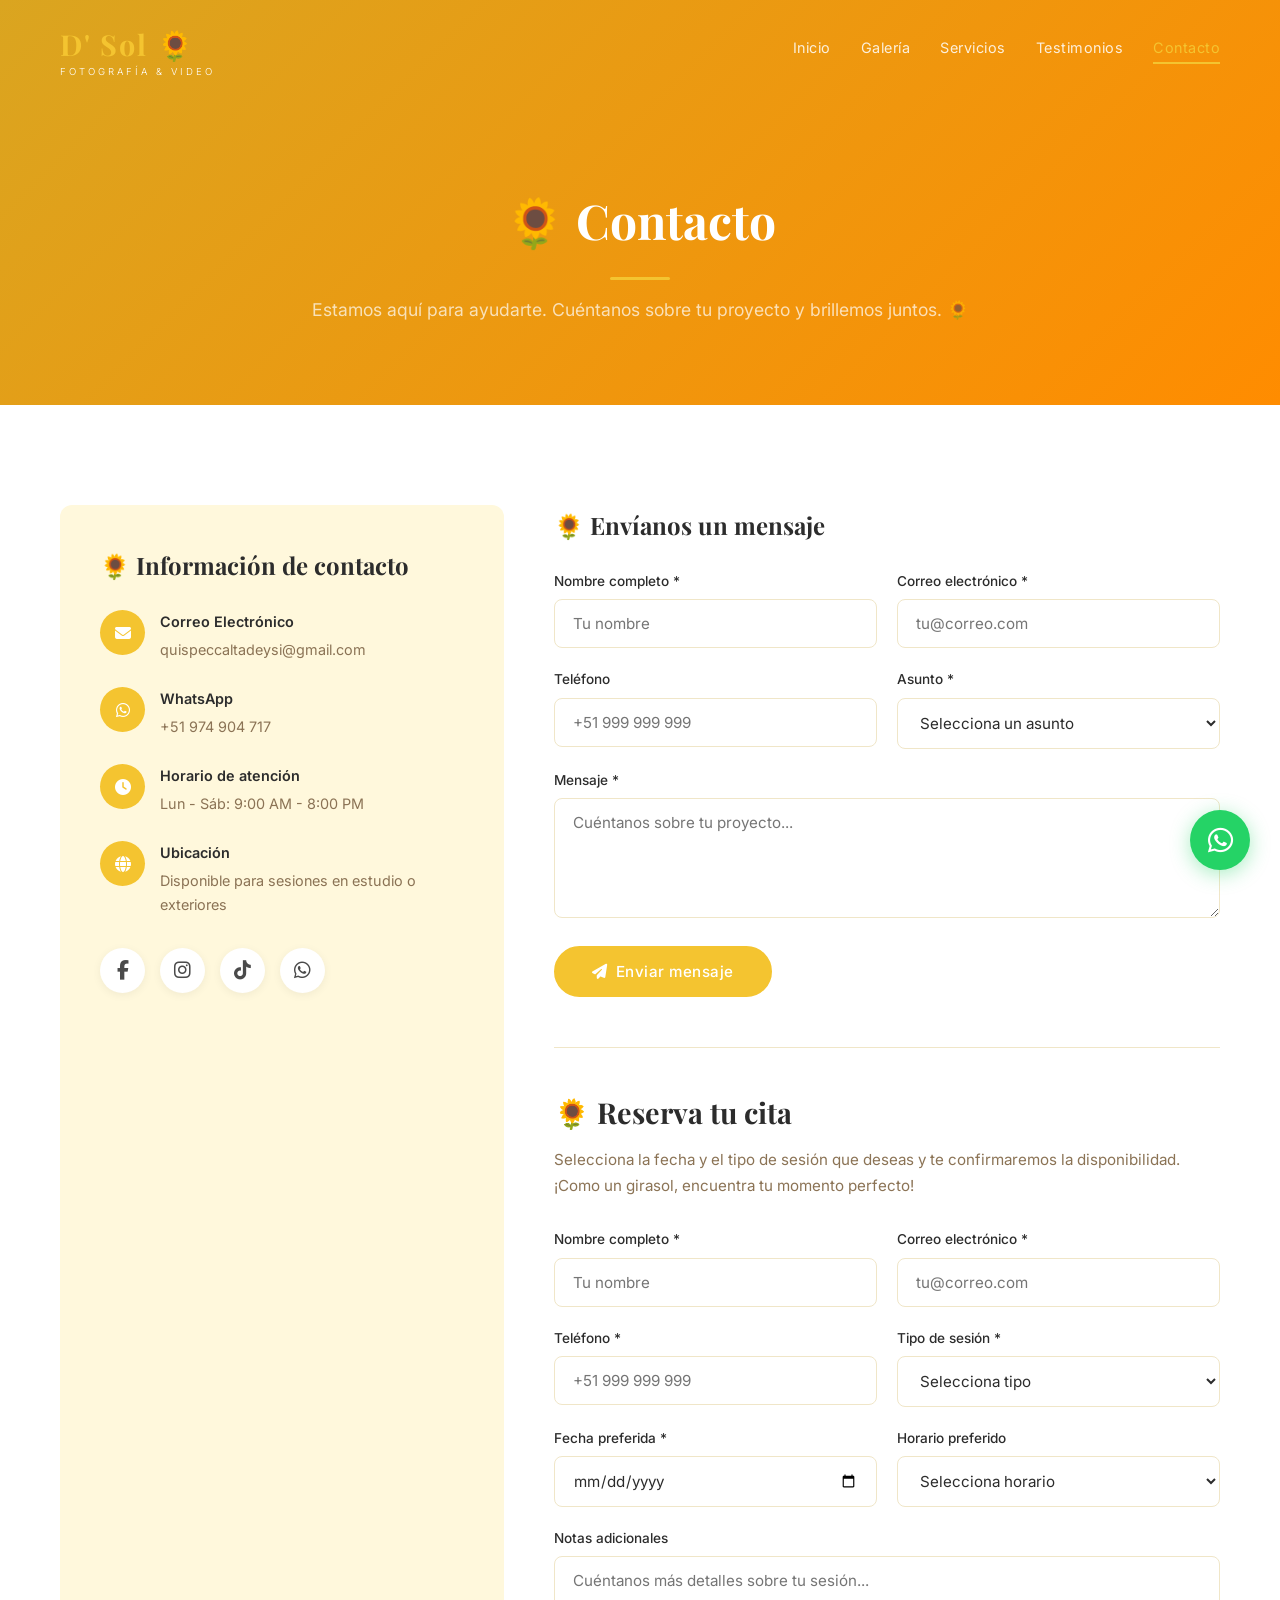
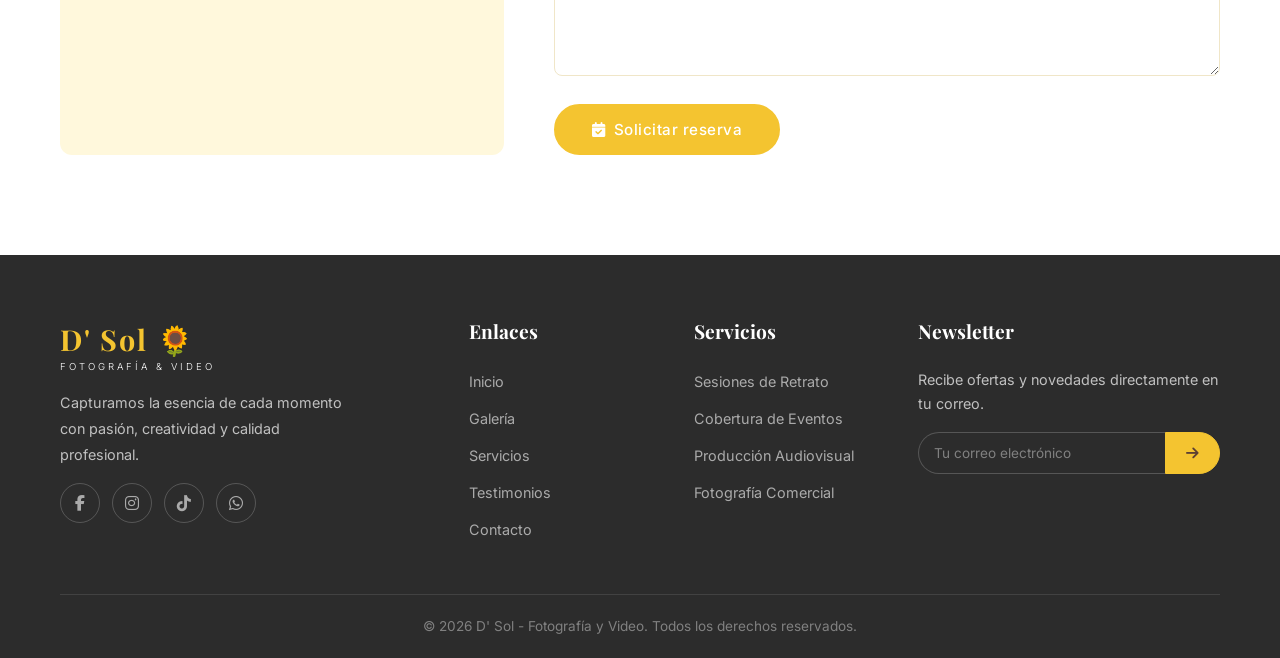
==== contacto.html @ 4c2d7820 "PrimeraVersion_FaltaEmail_planes" ====
<!DOCTYPE html>
<html lang="es">
<head>
  <meta charset="UTF-8">
  <meta name="viewport" content="width=device-width, initial-scale=1.0">
  <meta name="description" content="Contacta con D' Sol - Fotografía y Video. Solicita cotizaciones y reserva tus citas.">
  <title>Contacto - D' Sol</title>
  <link rel="stylesheet" href="css/style.css">
  <link rel="stylesheet" href="https://cdnjs.cloudflare.com/ajax/libs/font-awesome/6.5.1/css/all.min.css">
  <link rel="icon" href="img/favicon.ico" type="image/x-icon">
</head>
<body>

  <!-- ===== HEADER ===== -->
  <header class="header">
    <div class="container">
      <a href="index.html" class="logo">
        D' Sol 🌻
        <span class="logo-sub">Fotografía &amp; Video</span>
      </a>
      <nav class="nav">
        <a href="index.html">Inicio</a>
        <a href="galeria.html">Galería</a>
        <a href="servicios.html">Servicios</a>
        <a href="testimoniales.html">Testimonios</a>
        <a href="contacto.html" class="active">Contacto</a>
      </nav>
      <button class="hamburger" aria-label="Menú">
        <span></span>
        <span></span>
        <span></span>
      </button>
    </div>
  </header>

  <!-- ===== PAGE BANNER ===== -->
  <section class="page-banner">
    <div class="container">
      <h1>🌻 Contacto</h1>
      <div class="section-divider"></div>
      <p>Estamos aquí para ayudarte. Cuéntanos sobre tu proyecto y brillemos juntos. 🌻</p>
    </div>
  </section>

  <!-- ===== CONTACT SECTION ===== -->
  <section class="section">
    <div class="container">

      <div class="contact-wrapper">
        <!-- Contact Info -->
        <div class="contact-info">
          <h3>🌻 Información de contacto</h3>

          <div class="contact-info-item">
            <div class="icon"><i class="fas fa-envelope"></i></div>
            <div class="info">
              <h4>Correo Electrónico</h4>
              <p>quispeccaltadeysi@gmail.com</p>
            </div>
          </div>

          <div class="contact-info-item">
            <div class="icon"><i class="fab fa-whatsapp"></i></div>
            <div class="info">
              <h4>WhatsApp</h4>
              <p>+51 974 904 717</p>
            </div>
          </div>

          <div class="contact-info-item">
            <div class="icon"><i class="fas fa-clock"></i></div>
            <div class="info">
              <h4>Horario de atención</h4>
              <p>Lun - Sáb: 9:00 AM - 8:00 PM</p>
            </div>
          </div>

          <div class="contact-info-item">
            <div class="icon"><i class="fas fa-globe"></i></div>
            <div class="info">
              <h4>Ubicación</h4>
              <p>Disponible para sesiones en estudio o exteriores</p>
            </div>
          </div>

          <div class="contact-social">
            <a href="https://www.facebook.com/profile.php?id=61590328746285" target="_blank" aria-label="Facebook"><i class="fab fa-facebook-f"></i></a>
            <a href="https://www.instagram.com/dsol_studio.fotografiayvideo" target="_blank" aria-label="Instagram"><i class="fab fa-instagram"></i></a>
            <a href="https://www.tiktok.com/@la_bitacora_de_sole" target="_blank" aria-label="TikTok"><i class="fab fa-tiktok"></i></a>
            <a href="https://wa.me/51974904717" target="_blank" aria-label="WhatsApp"><i class="fab fa-whatsapp"></i></a>
          </div>
        </div>

        <!-- Contact Form -->
        <div>
          <h3 style="font-family: var(--font-heading); font-size: 1.5rem; color: var(--dark); margin-bottom: 25px;">🌻 Envíanos un mensaje</h3>
          <form data-formspree="REEMPLAZAR_CON_TU_ID">
            <div class="form-row">
              <div class="form-group">
                <label for="name">Nombre completo *</label>
                <input type="text" id="name" name="name" required placeholder="Tu nombre">
              </div>
              <div class="form-group">
                <label for="email">Correo electrónico *</label>
                <input type="email" id="email" name="email" required placeholder="tu@correo.com">
              </div>
            </div>
            <div class="form-row">
              <div class="form-group">
                <label for="phone">Teléfono</label>
                <input type="tel" id="phone" name="phone" placeholder="+51 999 999 999">
              </div>
              <div class="form-group">
                <label for="subject">Asunto *</label>
                <select id="subject" name="subject" required>
                  <option value="">Selecciona un asunto</option>
                  <option value="cotizacion">Solicitar cotización</option>
                  <option value="informacion">Información general</option>
                  <option value="sesion">Agendar sesión</option>
                  <option value="otro">Otro</option>
                </select>
              </div>
            </div>
            <div class="form-group">
              <label for="message">Mensaje *</label>
              <textarea id="message" name="message" required placeholder="Cuéntanos sobre tu proyecto..."></textarea>
            </div>
            <button type="submit" class="btn btn-primary"><i class="fas fa-paper-plane"></i> Enviar mensaje</button>
          </form>

          <!-- Booking Form -->
          <div class="booking-form">
            <h3>🌻 Reserva tu cita</h3>
            <p class="form-subtitle">Selecciona la fecha y el tipo de sesión que deseas y te confirmaremos la disponibilidad. ¡Como un girasol, encuentra tu momento perfecto!</p>
            <form data-formspree="REEMPLAZAR_CON_TU_ID">
              <div class="form-row">
                <div class="form-group">
                  <label for="b-name">Nombre completo *</label>
                  <input type="text" id="b-name" name="name" required placeholder="Tu nombre">
                </div>
                <div class="form-group">
                  <label for="b-email">Correo electrónico *</label>
                  <input type="email" id="b-email" name="email" required placeholder="tu@correo.com">
                </div>
              </div>
              <div class="form-row">
                <div class="form-group">
                  <label for="b-phone">Teléfono *</label>
                  <input type="tel" id="b-phone" name="phone" required placeholder="+51 999 999 999">
                </div>
                <div class="form-group">
                  <label for="b-type">Tipo de sesión *</label>
                  <select id="b-type" name="session_type" required>
                    <option value="">Selecciona tipo</option>
                    <option value="retrato">Sesión de Retrato</option>
                    <option value="evento">Cobertura de Evento</option>
                    <option value="video">Producción Audiovisual</option>
                    <option value="producto">Fotografía de Producto</option>
                    <option value="corporativo">Sesión Corporativa</option>
                    <option value="otro">Otro</option>
                  </select>
                </div>
              </div>
              <div class="form-row">
                <div class="form-group">
                  <label for="b-date">Fecha preferida *</label>
                  <input type="date" id="b-date" name="date" required>
                </div>
                <div class="form-group">
                  <label for="b-time">Horario preferido</label>
                  <select id="b-time" name="time">
                    <option value="">Selecciona horario</option>
                    <option value="manana">Mañana (9:00 - 12:00)</option>
                    <option value="mediodia">Mediodía (12:00 - 15:00)</option>
                    <option value="tarde">Tarde (15:00 - 18:00)</option>
                    <option value="noche">Noche (18:00 - 20:00)</option>
                  </select>
                </div>
              </div>
              <div class="form-group">
                <label for="b-notes">Notas adicionales</label>
                <textarea id="b-notes" name="notes" placeholder="Cuéntanos más detalles sobre tu sesión..."></textarea>
              </div>
              <button type="submit" class="btn btn-primary"><i class="fas fa-calendar-check"></i> Solicitar reserva</button>
            </form>
          </div>
        </div>
      </div>

    </div>
  </section>

  <!-- ===== FOOTER ===== -->
  <footer class="footer">
    <div class="container">
      <div class="footer-grid">
        <div class="footer-brand">
          <a href="index.html" class="logo">
            D' Sol 🌻
            <span class="logo-sub">Fotografía &amp; Video</span>
          </a>
          <p>Capturamos la esencia de cada momento con pasión, creatividad y calidad profesional.</p>
          <div class="footer-social">
            <a href="https://www.facebook.com/profile.php?id=61590328746285" target="_blank" aria-label="Facebook"><i class="fab fa-facebook-f"></i></a>
            <a href="https://www.instagram.com/dsol_studio.fotografiayvideo" target="_blank" aria-label="Instagram"><i class="fab fa-instagram"></i></a>
            <a href="https://www.tiktok.com/@la_bitacora_de_sole" target="_blank" aria-label="TikTok"><i class="fab fa-tiktok"></i></a>
            <a href="https://wa.me/51974904717" target="_blank" aria-label="WhatsApp"><i class="fab fa-whatsapp"></i></a>
          </div>
        </div>
        <div>
          <h4>Enlaces</h4>
          <ul class="footer-links">
            <li><a href="index.html">Inicio</a></li>
            <li><a href="galeria.html">Galería</a></li>
            <li><a href="servicios.html">Servicios</a></li>
            <li><a href="testimoniales.html">Testimonios</a></li>
            <li><a href="contacto.html">Contacto</a></li>
          </ul>
        </div>
        <div>
          <h4>Servicios</h4>
          <ul class="footer-links">
            <li><a href="servicios.html">Sesiones de Retrato</a></li>
            <li><a href="servicios.html">Cobertura de Eventos</a></li>
            <li><a href="servicios.html">Producción Audiovisual</a></li>
            <li><a href="servicios.html">Fotografía Comercial</a></li>
          </ul>
        </div>
        <div class="footer-newsletter">
          <h4>Newsletter</h4>
          <p>Recibe ofertas y novedades directamente en tu correo.</p>
          <form class="newsletter-form">
            <input type="email" placeholder="Tu correo electrónico" required>
            <button type="submit"><i class="fas fa-arrow-right"></i></button>
          </form>
        </div>
      </div>
      <div class="footer-bottom">
        <p>&copy; 2026 D' Sol - Fotografía y Video. Todos los derechos reservados.</p>
      </div>
    </div>
  </footer>

  <!-- ===== WHATSAPP FLOATING BUTTON ===== -->
  <a href="https://wa.me/51974904717" target="_blank" class="whatsapp-float" aria-label="WhatsApp">
    <i class="fab fa-whatsapp"></i>
  </a>

  <script src="js/main.js"></script>
</body>
</html>
---- css/style.css ----
/* ============================================
   D' Sol - Fotografía y Video | Style Sheet
   Tema: Girasol | Colores cálidos | Elegancia
   ============================================ */

/* ----- Import Google Fonts ----- */
@import url('https://fonts.googleapis.com/css2?family=Playfair+Display:ital,wght@0,400;0,500;0,600;0,700;1,400&family=Inter:wght@300;400;500;600&display=swap');

/* ----- CSS Custom Properties ----- */
:root {
  --gold: #F4C430;
  --gold-light: #FFF3B0;
  --gold-dark: #DAA520;
  --orange: #FF8C00;
  --orange-light: #FFB347;
  --brown: #5C4033;
  --brown-light: #8B7355;
  --leaf-green: #6B8E23;
  --cream: #FFF8DC;
  --white: #FFFFFF;
  --off-white: #FFFAF0;
  --dark: #2C2C2C;
  --dark-light: #4A4A4A;
  --gray: #FFF8DC;
  --gray-medium: #F0E6C8;
  --text: #5C4033;
  --text-light: #8B7355;
  --shadow-sm: 0 2px 10px rgba(0,0,0,0.06);
  --shadow-md: 0 4px 25px rgba(0,0,0,0.1);
  --shadow-lg: 0 10px 50px rgba(0,0,0,0.15);
  --transition: all 0.3s ease;
  --font-heading: 'Playfair Display', Georgia, serif;
  --font-body: 'Inter', -apple-system, sans-serif;
}

/* ----- Reset & Base ----- */
*, *::before, *::after {
  margin: 0;
  padding: 0;
  box-sizing: border-box;
}

html {
  scroll-behavior: smooth;
  font-size: 16px;
}

body {
  font-family: var(--font-body);
  color: var(--text);
  background: var(--white);
  line-height: 1.7;
  overflow-x: hidden;
}

a {
  text-decoration: none;
  color: inherit;
  transition: var(--transition);
}

img {
  max-width: 100%;
  height: auto;
  display: block;
}

ul { list-style: none; }

.container {
  max-width: 1200px;
  margin: 0 auto;
  padding: 0 20px;
}

.section {
  padding: 100px 0;
}

.section-title {
  font-family: var(--font-heading);
  font-size: 2.8rem;
  color: var(--dark);
  text-align: center;
  margin-bottom: 15px;
  font-weight: 600;
}

.section-subtitle {
  text-align: center;
  color: var(--text-light);
  font-size: 1.1rem;
  max-width: 600px;
  margin: 0 auto 60px;
  font-weight: 300;
}

.section-divider {
  width: 60px;
  height: 3px;
  background: var(--gold);
  margin: 15px auto 20px;
  border-radius: 2px;
}

.section-alt {
  background: var(--cream);
  position: relative;
}

.section-alt::before {
  content: '';
  position: absolute;
  top: 0; left: 0; right: 0; bottom: 0;
  background-image: 
    radial-gradient(circle at 15% 20%, rgba(244,196,48,0.04) 0%, transparent 50%),
    radial-gradient(circle at 85% 80%, rgba(255,140,0,0.03) 0%, transparent 50%),
    radial-gradient(circle at 50% 50%, rgba(107,142,35,0.02) 0%, transparent 50%);
  pointer-events: none;
}

.sunflower-icon {
  display: inline-block;
  font-size: 1.2rem;
  margin: 0 5px;
}

.sunflower-divider {
  display: flex;
  align-items: center;
  justify-content: center;
  gap: 10px;
  margin: 20px 0;
  font-size: 1.1rem;
  color: var(--gold);
}

.sunflower-divider::before,
.sunflower-divider::after {
  content: '';
  flex: 1;
  height: 1px;
  background: linear-gradient(to right, transparent, var(--gold-light), transparent);
  max-width: 100px;
}

.featured-badge {
  background: linear-gradient(135deg, var(--gold), var(--orange));
  color: var(--white);
}

/* ----- Buttons ----- */
.btn {
  display: inline-flex;
  align-items: center;
  gap: 8px;
  padding: 14px 36px;
  border-radius: 50px;
  font-family: var(--font-body);
  font-size: 0.95rem;
  font-weight: 500;
  cursor: pointer;
  transition: var(--transition);
  border: 2px solid transparent;
  letter-spacing: 0.5px;
}

.btn-primary {
  background: var(--gold);
  color: var(--white);
  border-color: var(--gold);
}

.btn-primary:hover {
  background: transparent;
  color: var(--gold);
  transform: translateY(-2px);
  box-shadow: 0 5px 20px rgba(201, 169, 110, 0.3);
}

.btn-secondary {
  background: transparent;
  color: var(--white);
  border-color: var(--white);
}

.btn-secondary:hover {
  background: var(--white);
  color: var(--dark);
  transform: translateY(-2px);
}

.btn-dark {
  background: var(--dark);
  color: var(--white);
  border-color: var(--dark);
}

.btn-dark:hover {
  background: var(--gold);
  border-color: var(--gold);
  transform: translateY(-2px);
}

.btn-gold-outline {
  background: transparent;
  color: var(--gold);
  border-color: var(--gold);
}

.btn-gold-outline:hover {
  background: var(--gold);
  color: var(--white);
  transform: translateY(-2px);
}

/* ----- Header / Navigation ----- */
.header {
  position: fixed;
  top: 0;
  left: 0;
  width: 100%;
  z-index: 1000;
  padding: 20px 0;
  transition: var(--transition);
  background: transparent;
}

.header.scrolled {
  background: rgba(255,255,255,0.98);
  backdrop-filter: blur(10px);
  padding: 12px 0;
  box-shadow: 0 2px 20px rgba(0,0,0,0.08);
}

.header .container {
  display: flex;
  align-items: center;
  justify-content: space-between;
}

.logo {
  font-family: var(--font-heading);
  font-size: 1.8rem;
  font-weight: 700;
  color: var(--gold);
  letter-spacing: 2px;
}

.logo span {
  color: var(--white);
}

.header.scrolled .logo span {
  color: var(--dark);
}

.logo-sub {
  display: block;
  font-size: 0.6rem;
  font-family: var(--font-body);
  font-weight: 300;
  letter-spacing: 3px;
  color: var(--white);
  text-transform: uppercase;
  margin-top: -5px;
}

.header.scrolled .logo-sub {
  color: var(--text-light);
}

.nav {
  display: flex;
  align-items: center;
  gap: 30px;
}

.nav a {
  color: rgba(255,255,255,0.85);
  font-size: 0.9rem;
  font-weight: 400;
  letter-spacing: 0.5px;
  position: relative;
  padding-bottom: 3px;
}

.header.scrolled .nav a {
  color: var(--dark-light);
}

.nav a::after {
  content: '';
  position: absolute;
  bottom: 0;
  left: 0;
  width: 0;
  height: 2px;
  background: var(--gold);
  transition: var(--transition);
}

.nav a:hover::after,
.nav a.active::after {
  width: 100%;
}

.nav a:hover,
.nav a.active {
  color: var(--gold);
}

/* Hamburger Menu */
.hamburger {
  display: none;
  flex-direction: column;
  gap: 5px;
  cursor: pointer;
  padding: 5px;
  background: none;
  border: none;
}

.hamburger span {
  display: block;
  width: 25px;
  height: 2px;
  background: var(--white);
  transition: var(--transition);
}

.header.scrolled .hamburger span {
  background: var(--dark);
}

/* Hero Section */
.hero {
  position: relative;
  min-height: 100vh;
  display: flex;
  align-items: center;
  justify-content: center;
  background: linear-gradient(135deg, #FFB347 0%, #FF8C00 40%, #F4C430 70%, #DAA520 100%);
  overflow: hidden;
}

.hero::before {
  content: '';
  position: absolute;
  top: 0;
  left: 0;
  width: 100%;
  height: 100%;
  background: url('https://images.unsplash.com/photo-1597848212624-a19eb35e2651?w=1920&q=80') center/cover no-repeat;
  opacity: 0.2;
  animation: heroZoom 20s ease-in-out infinite alternate;
}

@keyframes heroZoom {
  0% { transform: scale(1); }
  100% { transform: scale(1.1); }
}

.hero-overlay {
  position: absolute;
  top: 0;
  left: 0;
  width: 100%;
  height: 100%;
  background: linear-gradient(to bottom, rgba(92,64,51,0.3) 0%, rgba(44,44,44,0.6) 100%);
}

.hero-content {
  position: relative;
  z-index: 2;
  text-align: center;
  padding: 0 20px;
  max-width: 800px;
}

.hero-content h1 {
  font-family: var(--font-heading);
  font-size: 5rem;
  color: var(--white);
  font-weight: 700;
  letter-spacing: 4px;
  margin-bottom: 5px;
  animation: fadeInUp 1s ease;
}

.hero-content .hero-sub {
  font-family: var(--font-heading);
  font-size: 1.8rem;
  color: var(--gold-light);
  font-weight: 400;
  font-style: italic;
  margin-bottom: 20px;
  animation: fadeInUp 1s ease 0.2s both;
}

.hero-content .hero-desc {
  font-size: 1.15rem;
  color: rgba(255,255,255,0.8);
  font-weight: 300;
  margin-bottom: 40px;
  animation: fadeInUp 1s ease 0.4s both;
}

.hero-divider {
  width: 80px;
  height: 2px;
  background: var(--gold);
  margin: 20px auto;
  animation: fadeInUp 1s ease 0.3s both;
}

.hero-buttons {
  display: flex;
  gap: 20px;
  justify-content: center;
  flex-wrap: wrap;
  animation: fadeInUp 1s ease 0.6s both;
}

.hero-scroll {
  position: absolute;
  bottom: 40px;
  left: 50%;
  transform: translateX(-50%);
  z-index: 2;
  animation: bounceDown 2s ease-in-out infinite;
}

.hero-scroll a {
  color: rgba(255,255,255,0.6);
  font-size: 1.5rem;
}

@keyframes fadeInUp {
  from { opacity: 0; transform: translateY(30px); }
  to { opacity: 1; transform: translateY(0); }
}

@keyframes bounceDown {
  0%, 100% { transform: translateX(-50%) translateY(0); }
  50% { transform: translateX(-50%) translateY(10px); }
}

/* ----- About Section (Home) ----- */
.about-grid {
  display: grid;
  grid-template-columns: 1fr 1fr;
  gap: 60px;
  align-items: center;
}

.about-image {
  border-radius: 10px;
  overflow: hidden;
  box-shadow: var(--shadow-lg);
}

.about-image img {
  width: 100%;
  height: 500px;
  object-fit: cover;
  transition: var(--transition);
}

.about-image:hover img {
  transform: scale(1.03);
}

.about-text h2 {
  font-family: var(--font-heading);
  font-size: 2.5rem;
  color: var(--dark);
  margin-bottom: 20px;
}

.about-text p {
  margin-bottom: 20px;
  line-height: 1.8;
}

.about-text .btn {
  margin-top: 10px;
}

/* ----- Services Cards (Home Preview) ----- */
.services-grid {
  display: grid;
  grid-template-columns: repeat(3, 1fr);
  gap: 30px;
}

.service-card {
  background: var(--white);
  border-radius: 12px;
  padding: 40px 30px;
  text-align: center;
  box-shadow: var(--shadow-sm);
  transition: var(--transition);
  border: 1px solid transparent;
}

.service-card:hover {
  transform: translateY(-8px);
  box-shadow: var(--shadow-md);
  border-color: var(--gold-light);
}

.service-card .icon {
  width: 70px;
  height: 70px;
  margin: 0 auto 25px;
  background: var(--gray);
  border-radius: 50%;
  display: flex;
  align-items: center;
  justify-content: center;
  font-size: 1.8rem;
  color: var(--gold);
  transition: var(--transition);
}

.service-card:hover .icon {
  background: var(--gold);
  color: var(--white);
}

.service-card h3 {
  font-family: var(--font-heading);
  font-size: 1.4rem;
  color: var(--dark);
  margin-bottom: 12px;
}

.service-card p {
  font-size: 0.95rem;
  color: var(--text-light);
  line-height: 1.7;
}

/* ----- CTA Section ----- */
.cta-section {
  background: linear-gradient(135deg, #DAA520 0%, #FF8C00 50%, #E67600 100%);
  text-align: center;
  padding: 100px 0;
  position: relative;
  overflow: hidden;
}

.cta-section::before {
  content: '';
  position: absolute;
  top: 0; left: 0;
  width: 100%; height: 100%;
  background: url('https://images.unsplash.com/photo-1597848212624-a19eb35e2651?w=1920&q=80') center/cover no-repeat;
  opacity: 0.08;
}

.cta-section .container {
  position: relative;
  z-index: 1;
}

.cta-section h2 {
  font-family: var(--font-heading);
  font-size: 2.8rem;
  color: var(--white);
  margin-bottom: 15px;
}

.cta-section p {
  color: rgba(255,255,255,0.7);
  font-size: 1.1rem;
  margin-bottom: 35px;
  max-width: 600px;
  margin-left: auto;
  margin-right: auto;
}

/* ----- Gallery Page ----- */
.gallery-grid {
  display: grid;
  grid-template-columns: repeat(3, 1fr);
  gap: 20px;
}

.gallery-item {
  position: relative;
  border-radius: 8px;
  overflow: hidden;
  cursor: pointer;
  aspect-ratio: 4/3;
}

.gallery-item img {
  width: 100%;
  height: 100%;
  object-fit: cover;
  transition: transform 0.5s ease;
}

.gallery-item:hover img {
  transform: scale(1.08);
}

.gallery-item .overlay {
  position: absolute;
  top: 0; left: 0;
  width: 100%; height: 100%;
  background: rgba(0,0,0,0.4);
  display: flex;
  align-items: center;
  justify-content: center;
  opacity: 0;
  transition: var(--transition);
}

.gallery-item:hover .overlay {
  opacity: 1;
}

.gallery-item .overlay i {
  color: var(--white);
  font-size: 2rem;
  transform: scale(0.5);
  transition: var(--transition);
}

.gallery-item:hover .overlay i {
  transform: scale(1);
}

.gallery-item.wide {
  grid-column: span 2;
  grid-row: span 1;
}

.gallery-item.tall {
  grid-column: span 1;
  grid-row: span 2;
}

/* ----- Lightbox ----- */
.lightbox {
  position: fixed;
  top: 0; left: 0;
  width: 100%; height: 100%;
  background: rgba(0,0,0,0.95);
  z-index: 2000;
  display: none;
  align-items: center;
  justify-content: center;
  padding: 40px;
}

.lightbox.active {
  display: flex;
}

.lightbox-content {
  max-width: 90vw;
  max-height: 85vh;
  position: relative;
}

.lightbox-content img {
  max-width: 100%;
  max-height: 85vh;
  object-fit: contain;
  border-radius: 4px;
  box-shadow: 0 20px 60px rgba(0,0,0,0.5);
}

.lightbox-close {
  position: absolute;
  top: -40px;
  right: 0;
  color: var(--white);
  font-size: 2rem;
  cursor: pointer;
  transition: var(--transition);
  background: none;
  border: none;
}

.lightbox-close:hover {
  color: var(--gold);
  transform: rotate(90deg);
}

.lightbox-nav {
  position: absolute;
  top: 50%;
  transform: translateY(-50%);
  color: var(--white);
  font-size: 2.5rem;
  cursor: pointer;
  transition: var(--transition);
  background: none;
  border: none;
  padding: 10px;
}

.lightbox-nav:hover {
  color: var(--gold);
}

.lightbox-nav.prev { left: -60px; }
.lightbox-nav.next { right: -60px; }

.lightbox-counter {
  position: absolute;
  bottom: -35px;
  left: 50%;
  transform: translateX(-50%);
  color: rgba(255,255,255,0.6);
  font-size: 0.9rem;
  font-family: var(--font-body);
}

/* ----- Services Page ----- */
.services-detailed {
  display: grid;
  grid-template-columns: repeat(2, 1fr);
  gap: 30px;
}

.service-detailed-card {
  background: var(--white);
  border-radius: 12px;
  padding: 0;
  overflow: hidden;
  box-shadow: var(--shadow-sm);
  transition: var(--transition);
  border: 1px solid var(--gray-medium);
  display: flex;
  flex-direction: column;
}

.service-detailed-card:hover {
  transform: translateY(-5px);
  box-shadow: var(--shadow-md);
  border-color: var(--gold-light);
}

.service-detailed-card .card-header {
  padding: 35px 30px 20px;
  text-align: center;
  border-bottom: 1px solid var(--gray);
}

.service-detailed-card .card-header h3 {
  font-family: var(--font-heading);
  font-size: 1.6rem;
  color: var(--dark);
  margin-bottom: 8px;
}

.service-detailed-card .card-header .price {
  font-family: var(--font-heading);
  font-size: 1rem;
  color: var(--text-light);
  font-style: italic;
}

.service-detailed-card .card-body {
  padding: 25px 30px;
  flex: 1;
}

.service-detailed-card .card-body ul li {
  padding: 10px 0;
  display: flex;
  align-items: center;
  gap: 12px;
  border-bottom: 1px solid var(--gray);
  font-size: 0.95rem;
}

.service-detailed-card .card-body ul li:last-child {
  border-bottom: none;
}

.service-detailed-card .card-body ul li i {
  color: var(--gold);
  width: 18px;
  text-align: center;
}

.service-detailed-card .card-footer {
  padding: 20px 30px;
  text-align: center;
  border-top: 1px solid var(--gray);
}

.service-detailed-card.featured {
  border-color: var(--gold);
  position: relative;
}

.service-detailed-card.featured::before {
  content: '🌻 RECOMENDADO';
  position: absolute;
  top: 15px;
  right: -30px;
  background: linear-gradient(135deg, var(--gold), var(--orange));
  color: var(--white);
  padding: 5px 35px;
  font-size: 0.7rem;
  font-weight: 600;
  letter-spacing: 2px;
  transform: rotate(45deg);
}

/* ----- Contact Page ----- */
.contact-wrapper {
  display: grid;
  grid-template-columns: 1fr 1.5fr;
  gap: 50px;
}

.contact-info {
  padding: 40px;
  background: var(--gray);
  border-radius: 12px;
}

.contact-info h3 {
  font-family: var(--font-heading);
  font-size: 1.5rem;
  color: var(--dark);
  margin-bottom: 25px;
}

.contact-info-item {
  display: flex;
  gap: 15px;
  margin-bottom: 25px;
}

.contact-info-item .icon {
  width: 45px;
  height: 45px;
  min-width: 45px;
  background: var(--gold);
  border-radius: 50%;
  display: flex;
  align-items: center;
  justify-content: center;
  color: var(--white);
  font-size: 1rem;
}

.contact-info-item .info h4 {
  font-size: 0.9rem;
  font-weight: 600;
  color: var(--dark);
  margin-bottom: 3px;
}

.contact-info-item .info p {
  font-size: 0.9rem;
  color: var(--text-light);
}

.contact-social {
  display: flex;
  gap: 15px;
  margin-top: 30px;
}

.contact-social a {
  width: 45px;
  height: 45px;
  border-radius: 50%;
  background: var(--white);
  display: flex;
  align-items: center;
  justify-content: center;
  color: var(--dark-light);
  font-size: 1.2rem;
  transition: var(--transition);
  box-shadow: var(--shadow-sm);
}

.contact-social a:hover {
  background: var(--gold);
  color: var(--white);
  transform: translateY(-3px);
}

/* ----- Forms ----- */
.form-group {
  margin-bottom: 20px;
}

.form-group label {
  display: block;
  font-size: 0.85rem;
  font-weight: 500;
  color: var(--dark);
  margin-bottom: 6px;
}

.form-group input,
.form-group select,
.form-group textarea {
  width: 100%;
  padding: 14px 18px;
  border: 1px solid var(--gray-medium);
  border-radius: 8px;
  font-family: var(--font-body);
  font-size: 0.95rem;
  color: var(--dark);
  transition: var(--transition);
  background: var(--white);
}

.form-group input:focus,
.form-group select:focus,
.form-group textarea:focus {
  outline: none;
  border-color: var(--gold);
  box-shadow: 0 0 0 3px rgba(201, 169, 110, 0.15);
}

.form-group textarea {
  resize: vertical;
  min-height: 120px;
}

.form-row {
  display: grid;
  grid-template-columns: 1fr 1fr;
  gap: 20px;
}

.booking-form {
  margin-top: 50px;
  padding-top: 40px;
  border-top: 1px solid var(--gray-medium);
}

.booking-form h3 {
  font-family: var(--font-heading);
  font-size: 1.8rem;
  color: var(--dark);
  margin-bottom: 10px;
}

.booking-form .form-subtitle {
  color: var(--text-light);
  margin-bottom: 30px;
  font-size: 0.95rem;
}

/* ----- Testimonials Page ----- */
.testimonials-grid {
  display: grid;
  grid-template-columns: repeat(2, 1fr);
  gap: 30px;
}

.testimonial-card {
  background: var(--white);
  padding: 35px;
  border-radius: 12px;
  box-shadow: var(--shadow-sm);
  border: 1px solid var(--gray);
  transition: var(--transition);
}

.testimonial-card:hover {
  box-shadow: var(--shadow-md);
  transform: translateY(-3px);
}

.testimonial-card .stars {
  color: var(--gold);
  font-size: 1rem;
  margin-bottom: 15px;
  letter-spacing: 3px;
}

.testimonial-card blockquote {
  font-size: 1rem;
  line-height: 1.8;
  color: var(--text);
  font-style: italic;
  margin-bottom: 20px;
}

.testimonial-card blockquote::before {
  content: '"';
  font-family: var(--font-heading);
  font-size: 3rem;
  color: var(--gold-light);
  line-height: 0;
  vertical-align: -15px;
  margin-right: 5px;
}

.testimonial-author {
  display: flex;
  align-items: center;
  gap: 15px;
}

.testimonial-author .avatar {
  width: 50px;
  height: 50px;
  border-radius: 50%;
  background: var(--gray);
  display: flex;
  align-items: center;
  justify-content: center;
  color: var(--text-light);
  font-size: 1.3rem;
  overflow: hidden;
}

.testimonial-author .avatar img {
  width: 100%;
  height: 100%;
  object-fit: cover;
}

.testimonial-author .author-info h4 {
  font-size: 0.95rem;
  font-weight: 600;
  color: var(--dark);
}

.testimonial-author .author-info span {
  font-size: 0.8rem;
  color: var(--text-light);
}

/* ----- Page Banner (subpages) ----- */
.page-banner {
  padding: 180px 0 80px;
  background: linear-gradient(135deg, #DAA520, #FF8C00);
  text-align: center;
  position: relative;
  overflow: hidden;
}

.page-banner::before {
  content: '';
  position: absolute;
  top: 0; left: 0; right: 0; bottom: 0;
  background: url('https://images.unsplash.com/photo-1597848212624-a19eb35e2651?w=1920&q=80') center/cover no-repeat;
  opacity: 0.1;
}

.page-banner .container {
  position: relative;
  z-index: 1;
}

.page-banner h1 {
  font-family: var(--font-heading);
  font-size: 3rem;
  color: var(--white);
  margin-bottom: 10px;
}

.page-banner p {
  color: rgba(255,255,255,0.7);
  font-size: 1.1rem;
}

.page-banner .section-divider {
  margin: 15px auto;
}

/* ----- Footer ----- */
.footer {
  background: var(--dark);
  color: rgba(255,255,255,0.7);
  padding: 60px 0 0;
}

.footer-grid {
  display: grid;
  grid-template-columns: 2fr 1fr 1fr 1.5fr;
  gap: 40px;
  padding-bottom: 40px;
  border-bottom: 1px solid rgba(255,255,255,0.1);
}

.footer-brand .logo {
  margin-bottom: 15px;
  display: inline-block;
}

.footer-brand p {
  font-size: 0.9rem;
  line-height: 1.8;
  max-width: 300px;
}

.footer h4 {
  font-family: var(--font-heading);
  font-size: 1.2rem;
  color: var(--white);
  margin-bottom: 20px;
}

.footer-links li {
  margin-bottom: 10px;
}

.footer-links a {
  color: rgba(255,255,255,0.6);
  font-size: 0.9rem;
  transition: var(--transition);
}

.footer-links a:hover {
  color: var(--gold);
  padding-left: 5px;
}

.footer-social {
  display: flex;
  gap: 12px;
  margin-top: 15px;
}

.footer-social a {
  width: 40px;
  height: 40px;
  border-radius: 50%;
  border: 1px solid rgba(255,255,255,0.2);
  display: flex;
  align-items: center;
  justify-content: center;
  color: rgba(255,255,255,0.6);
  font-size: 1rem;
  transition: var(--transition);
}

.footer-social a:hover {
  border-color: var(--gold);
  color: var(--gold);
  background: rgba(244, 196, 48, 0.1);
}

.footer-newsletter p {
  font-size: 0.9rem;
  margin-bottom: 15px;
}

.footer-newsletter .newsletter-form {
  display: flex;
  gap: 0;
}

.footer-newsletter input {
  flex: 1;
  padding: 12px 15px;
  border: 1px solid rgba(255,255,255,0.2);
  border-right: none;
  border-radius: 50px 0 0 50px;
  background: transparent;
  color: var(--white);
  font-family: var(--font-body);
  font-size: 0.85rem;
}

.footer-newsletter input::placeholder {
  color: rgba(255,255,255,0.4);
}

.footer-newsletter input:focus {
  outline: none;
  border-color: var(--gold);
}

.footer-newsletter button {
  padding: 12px 20px;
  border: 1px solid var(--gold);
  border-radius: 0 50px 50px 0;
  background: var(--gold);
  color: var(--brown);
  cursor: pointer;
  font-size: 0.9rem;
  transition: var(--transition);
}

.footer-newsletter button:hover {
  background: var(--orange);
  border-color: var(--orange);
  color: var(--white);
}

.footer-bottom {
  padding: 20px 0;
  text-align: center;
  font-size: 0.85rem;
  color: rgba(255,255,255,0.4);
}

.footer-bottom a {
  color: var(--gold);
}

/* ----- WhatsApp Floating Button ----- */
.whatsapp-float {
  position: fixed;
  bottom: 30px;
  right: 30px;
  z-index: 999;
  width: 60px;
  height: 60px;
  border-radius: 50%;
  background: #25D366;
  display: flex;
  align-items: center;
  justify-content: center;
  color: var(--white);
  font-size: 1.8rem;
  box-shadow: 0 4px 20px rgba(37, 211, 102, 0.4);
  transition: var(--transition);
  animation: whatsappPulse 2s ease-in-out infinite;
}

.whatsapp-float:hover {
  transform: scale(1.1);
  box-shadow: 0 6px 30px rgba(37, 211, 102, 0.6);
  color: var(--white);
}

@keyframes whatsappPulse {
  0% { box-shadow: 0 4px 20px rgba(37, 211, 102, 0.4); }
  50% { box-shadow: 0 4px 30px rgba(37, 211, 102, 0.7); }
  100% { box-shadow: 0 4px 20px rgba(37, 211, 102, 0.4); }
}

/* ----- Image Placeholder (when no image) ----- */
.img-placeholder {
  background: linear-gradient(135deg, var(--gray), var(--gray-medium));
  display: flex;
  align-items: center;
  justify-content: center;
  color: var(--text-light);
  font-size: 2rem;
  min-height: 200px;
}

/* ----- Responsive ----- */
@media (max-width: 1024px) {
  .about-grid {
    grid-template-columns: 1fr;
    gap: 40px;
  }
  .about-image img {
    height: 400px;
  }
  .services-grid {
    grid-template-columns: repeat(2, 1fr);
  }
  .services-detailed {
    grid-template-columns: 1fr;
  }
  .footer-grid {
    grid-template-columns: 1fr 1fr;
    gap: 30px;
  }
  .gallery-grid {
    grid-template-columns: repeat(2, 1fr);
  }
  .lightbox-nav.prev { left: -40px; }
  .lightbox-nav.next { right: -40px; }
}

@media (max-width: 768px) {
  .nav {
    position: fixed;
    top: 0;
    right: -100%;
    width: 70%;
    height: 100vh;
    background: var(--white);
    flex-direction: column;
    justify-content: center;
    gap: 25px;
    padding: 40px;
    box-shadow: -5px 0 30px rgba(0,0,0,0.1);
    transition: var(--transition);
  }

  .nav.active {
    right: 0;
  }

  .nav a {
    color: var(--dark);
    font-size: 1.1rem;
  }

  .hamburger {
    display: flex;
    z-index: 1001;
  }

  .hamburger.active span:nth-child(1) {
    transform: rotate(45deg) translate(5px, 5px);
    background: var(--dark);
  }

  .hamburger.active span:nth-child(2) {
    opacity: 0;
  }

  .hamburger.active span:nth-child(3) {
    transform: rotate(-45deg) translate(5px, -5px);
    background: var(--dark);
  }

  .section {
    padding: 60px 0;
  }

  .section-title {
    font-size: 2rem;
  }

  .hero-content h1 {
    font-size: 3rem;
  }

  .hero-content .hero-sub {
    font-size: 1.3rem;
  }

  .services-grid {
    grid-template-columns: 1fr;
    max-width: 400px;
    margin: 0 auto;
  }

  .gallery-grid {
    grid-template-columns: 1fr 1fr;
    gap: 10px;
  }

  .gallery-item.wide,
  .gallery-item.tall {
    grid-column: span 1;
    grid-row: span 1;
  }

  .contact-wrapper {
    grid-template-columns: 1fr;
  }

  .testimonials-grid {
    grid-template-columns: 1fr;
  }

  .footer-grid {
    grid-template-columns: 1fr;
    text-align: center;
  }

  .footer-brand p {
    max-width: 100%;
  }

  .footer-social {
    justify-content: center;
  }

  .form-row {
    grid-template-columns: 1fr;
  }

  .page-banner h1 {
    font-size: 2.2rem;
  }

  .page-banner {
    padding: 140px 0 60px;
  }

  .lightbox {
    padding: 20px;
  }

  .lightbox-nav {
    font-size: 1.8rem;
  }

  .lightbox-nav.prev { left: 5px; }
  .lightbox-nav.next { right: 5px; }

  .whatsapp-float {
    width: 50px;
    height: 50px;
    font-size: 1.5rem;
    bottom: 20px;
    right: 20px;
  }
}

@media (max-width: 480px) {
  .hero-content h1 {
    font-size: 2.2rem;
  }

  .section-title {
    font-size: 1.7rem;
  }

  .gallery-grid {
    grid-template-columns: 1fr;
  }

  .hero-buttons {
    flex-direction: column;
    align-items: center;
  }

  .hero-buttons .btn {
    width: 100%;
    justify-content: center;
  }

  .service-detailed-card .card-header,
  .service-detailed-card .card-body,
  .service-detailed-card .card-footer {
    padding-left: 20px;
    padding-right: 20px;
  }
}
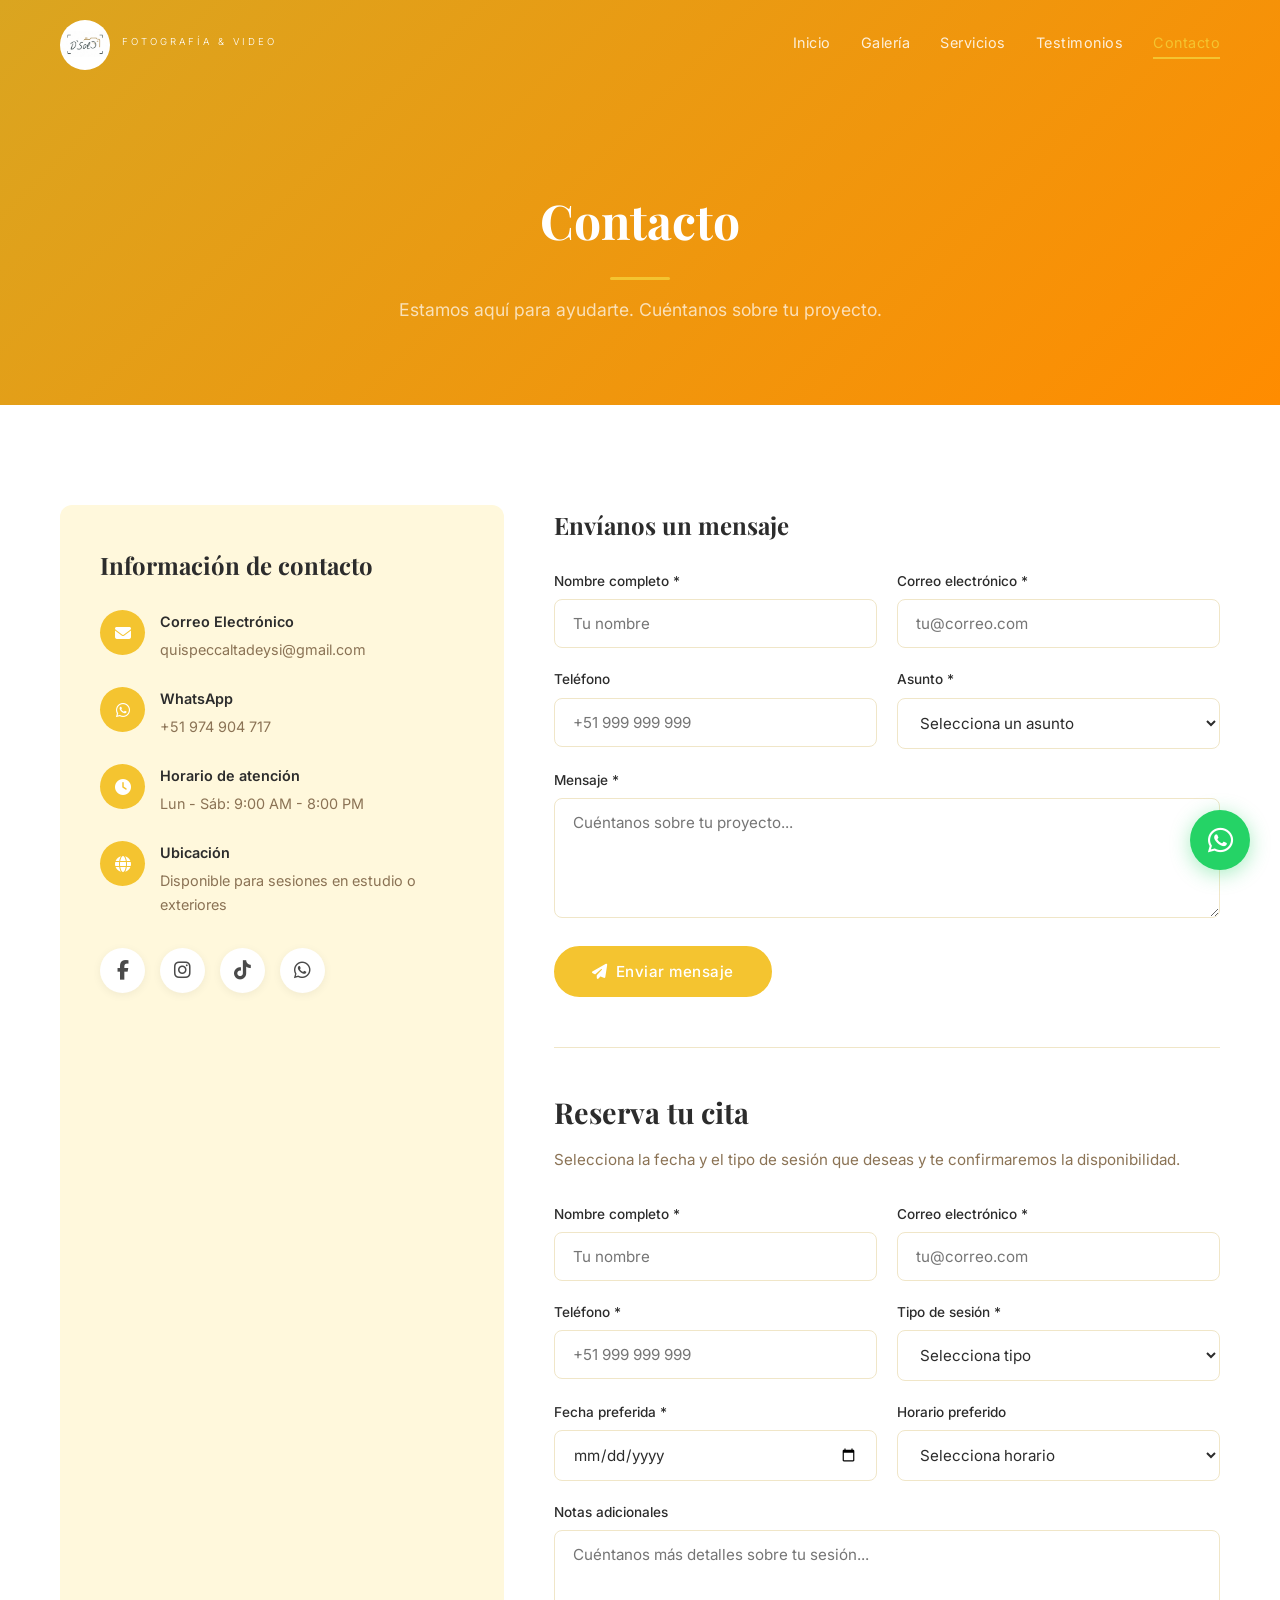
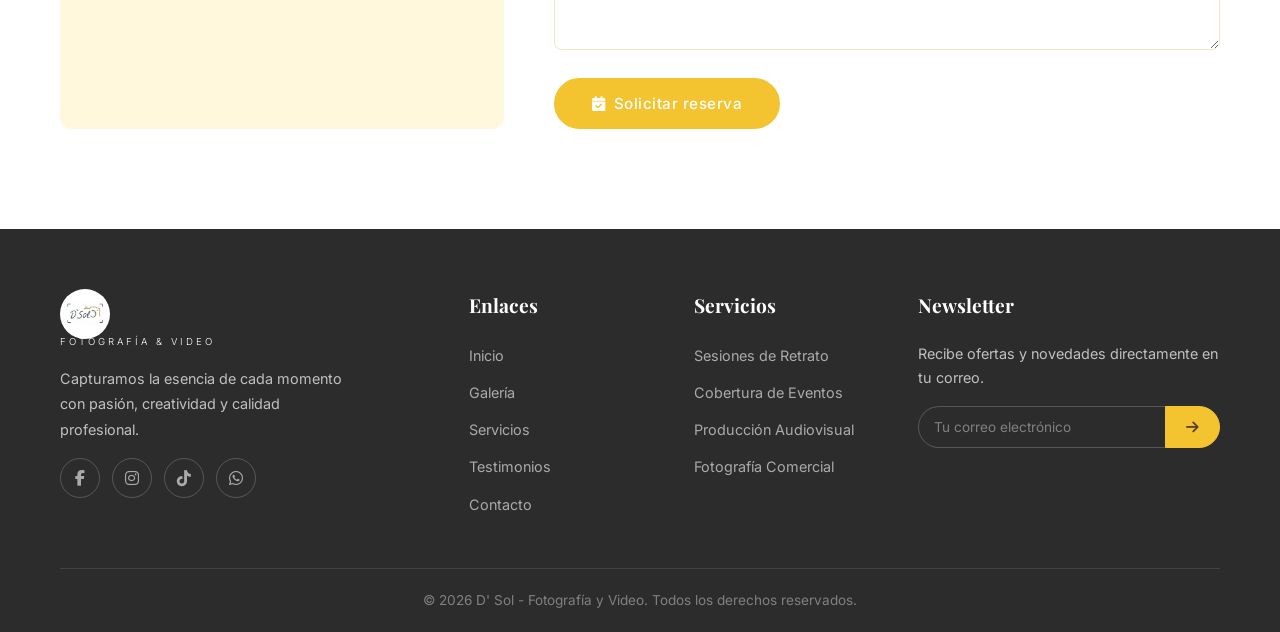
==== commit 3088cb2e: "Correcion de logo y supresion de emojis" ====
--- a/contacto.html
+++ b/contacto.html
@@ -15,7 +15,7 @@
   <header class="header">
     <div class="container">
       <a href="index.html" class="logo">
-        D' Sol 🌻
+        <img src="img/logo.jpg" alt="D' Sol" class="logo-img">
         <span class="logo-sub">Fotografía &amp; Video</span>
       </a>
       <nav class="nav">
@@ -36,9 +36,9 @@
   <!-- ===== PAGE BANNER ===== -->
   <section class="page-banner">
     <div class="container">
-      <h1>🌻 Contacto</h1>
+      <h1>Contacto</h1>
       <div class="section-divider"></div>
-      <p>Estamos aquí para ayudarte. Cuéntanos sobre tu proyecto y brillemos juntos. 🌻</p>
+      <p>Estamos aquí para ayudarte. Cuéntanos sobre tu proyecto.</p>
     </div>
   </section>
 
@@ -49,7 +49,7 @@
       <div class="contact-wrapper">
         <!-- Contact Info -->
         <div class="contact-info">
-          <h3>🌻 Información de contacto</h3>
+          <h3>Información de contacto</h3>
 
           <div class="contact-info-item">
             <div class="icon"><i class="fas fa-envelope"></i></div>
@@ -93,7 +93,7 @@
 
         <!-- Contact Form -->
         <div>
-          <h3 style="font-family: var(--font-heading); font-size: 1.5rem; color: var(--dark); margin-bottom: 25px;">🌻 Envíanos un mensaje</h3>
+          <h3 style="font-family: var(--font-heading); font-size: 1.5rem; color: var(--dark); margin-bottom: 25px;">Envíanos un mensaje</h3>
           <form data-formspree="REEMPLAZAR_CON_TU_ID">
             <div class="form-row">
               <div class="form-group">
@@ -130,8 +130,8 @@
 
           <!-- Booking Form -->
           <div class="booking-form">
-            <h3>🌻 Reserva tu cita</h3>
-            <p class="form-subtitle">Selecciona la fecha y el tipo de sesión que deseas y te confirmaremos la disponibilidad. ¡Como un girasol, encuentra tu momento perfecto!</p>
+            <h3>Reserva tu cita</h3>
+            <p class="form-subtitle">Selecciona la fecha y el tipo de sesión que deseas y te confirmaremos la disponibilidad.</p>
             <form data-formspree="REEMPLAZAR_CON_TU_ID">
               <div class="form-row">
                 <div class="form-group">
@@ -196,7 +196,7 @@
       <div class="footer-grid">
         <div class="footer-brand">
           <a href="index.html" class="logo">
-            D' Sol 🌻
+            <img src="img/logo.jpg" alt="D' Sol" class="logo-img">
             <span class="logo-sub">Fotografía &amp; Video</span>
           </a>
           <p>Capturamos la esencia de cada momento con pasión, creatividad y calidad profesional.</p>
--- a/css/style.css
+++ b/css/style.css
@@ -240,11 +240,21 @@
 }
 
 .logo {
+  display: flex;
+  align-items: center;
+  gap: 12px;
   font-family: var(--font-heading);
   font-size: 1.8rem;
   font-weight: 700;
   color: var(--gold);
   letter-spacing: 2px;
+}
+
+.logo-img {
+  height: 50px;
+  width: auto;
+  border-radius: 50%;
+  object-fit: cover;
 }
 
 .logo span {
@@ -388,6 +398,14 @@
   animation: fadeInUp 1s ease;
 }
 
+.hero-logo {
+  display: block;
+  max-width: 280px;
+  height: auto;
+  margin: 0 auto;
+  border-radius: 50%;
+}
+
 .hero-content .hero-sub {
   font-family: var(--font-heading);
   font-size: 1.8rem;
@@ -803,7 +821,7 @@
 }
 
 .service-detailed-card.featured::before {
-  content: '🌻 RECOMENDADO';
+  content: 'RECOMENDADO';
   position: absolute;
   top: 15px;
   right: -30px;
